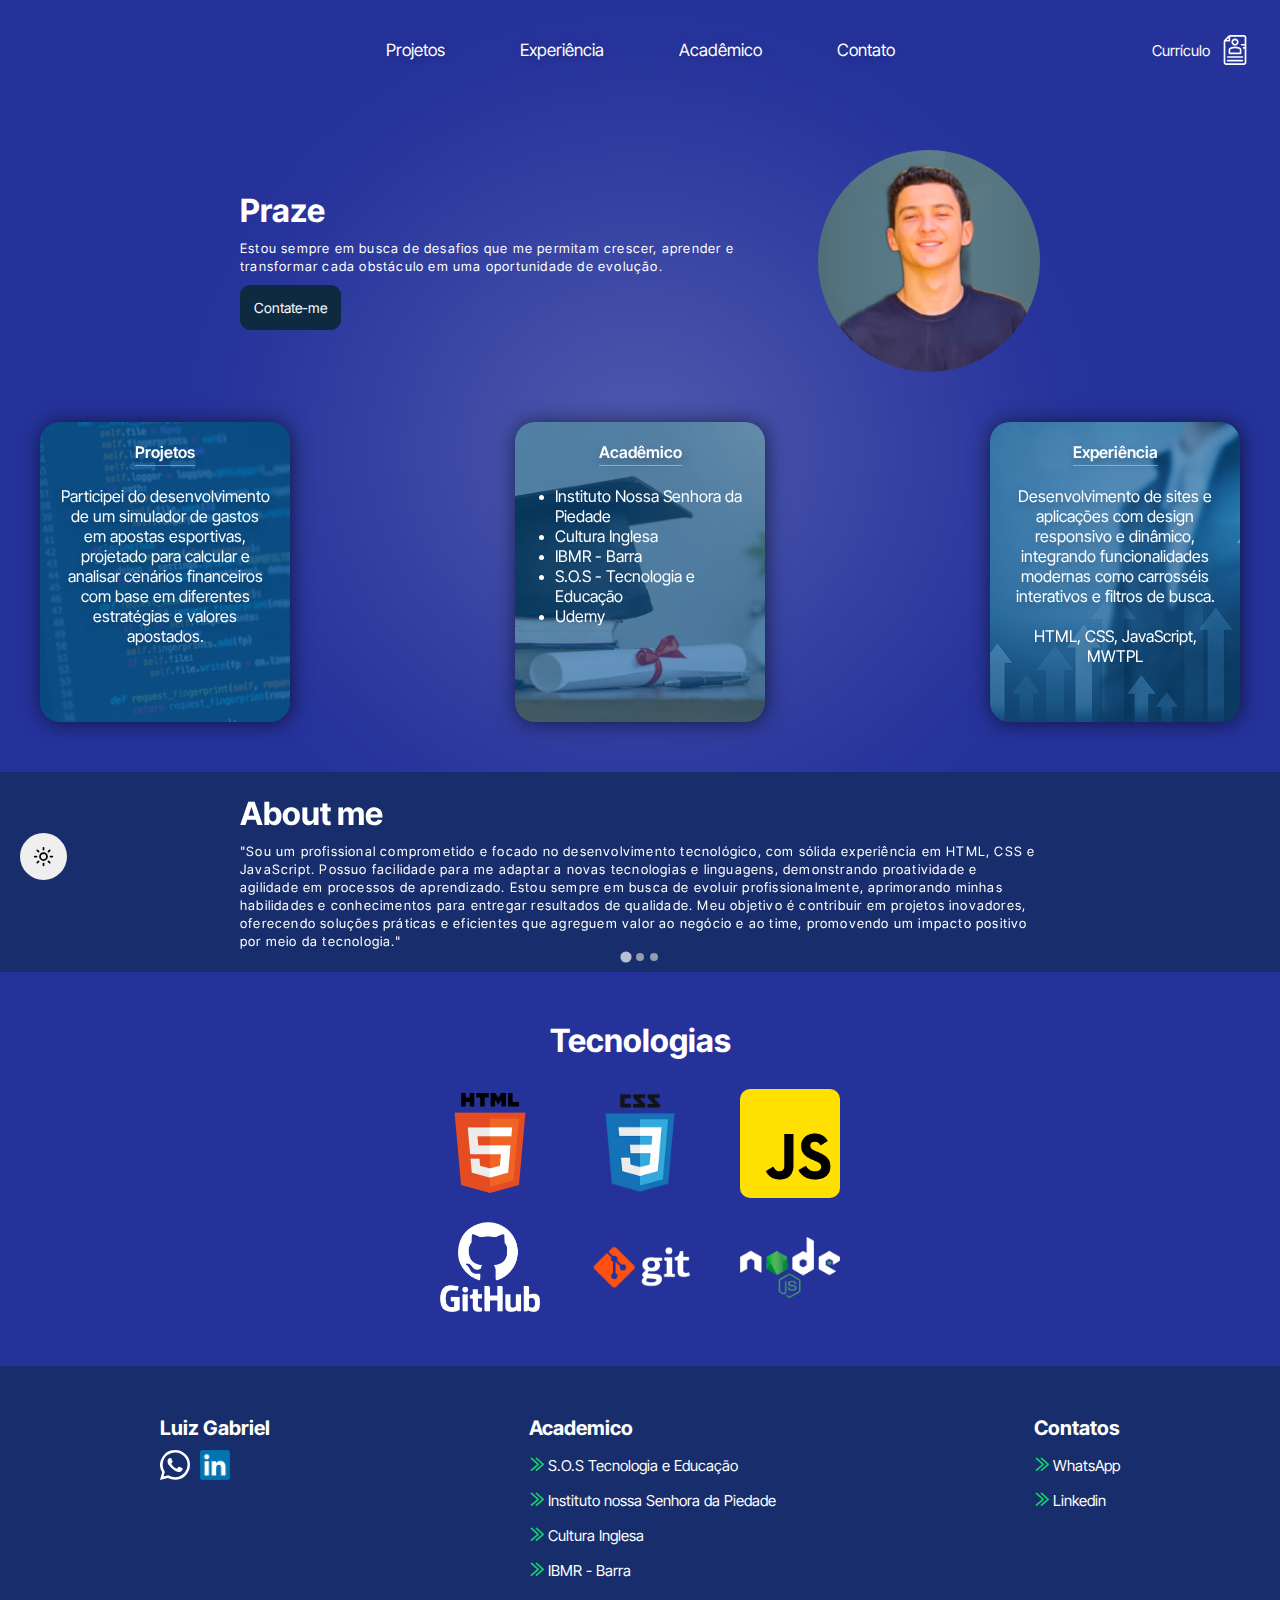
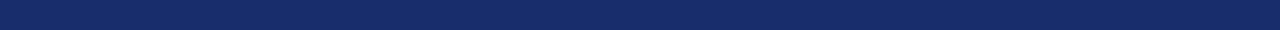
==== index.html @ 057cec7e "Update index.html" ====
<!DOCTYPE html>
<html lang="pt-br">
<head>
    <meta charset="UTF-8">
    <meta name="viewport" content="width=device-width, initial-scale=1.0">
    <title>Home</title>
    <meta name="description" content="Descubra mais sobre minha carreira, experiências e inovação no mercado de trabalho">
    <link rel="icon" href="assets/img/Logo-LG.png" type="image/x-icon">
    <link rel="stylesheet" href="assets/css/index.css">
    <link rel="stylesheet" href="assets/css/components/topResponsive.css">
    <link rel="stylesheet" href="assets/css/components/footer.css">
    <link rel="stylesheet" href="assets/css/base.css">
    <link rel="stylesheet" href="assets/css/splide.min.css">
</head>
<body>
    <header>
        <div class="menu-responsive">
            <button class="menu-toggle" aria-label="Abrir menu">
                &#9776;
            </button>
            <nav>
                <ul>
                    <li><a href="pages/projetos.html">Projetos</a></li>
                    <li><a href="pages/experiencia.html">Experiência</a></li>
                    <li><a href="pages/academico.html">Acadêmico</a></li>
                    <li><a href="pages/contato.html">Contato</a></li>
                </ul>
            </nav>
        </div>
        <div class="menu-sidebar">
            <button class="close-menu" aria-label="Fechar menu"><img src="assets/svg/close.svg" alt="Fechar menu" width="25"></button>
            <ul>
                <li><a href="pages/projetos.html">Projetos</a></li>
                <li><a href="pages/experiencia.html">Experiência</a></li>
                <li><a href="pages/academico.html">Acadêmico</a></li>
                <li><a href="pages/contato.html">Contato</a></li>
            </ul>
        </div>
        <a href="assets/cv/Curriculo.pdf" download="Curriculo_Luiz_Gabriel.pdf" class="curriculobtn">
            <p>Currículo</p>
            <div>
                <img src="assets/svg/curriculo.svg" alt="">
            </div>
        </a>
    </header>
    <main>
        <section class="main-painel">
            <div class="text-painel">
                <h1 id="changing-text"></h1>
                <p class="sub-title">Estou sempre em busca de desafios que me permitam crescer, aprender e transformar cada obstáculo em uma oportunidade de evolução.</p>
                <a href="https://wa.me/5521995575988" target="_blank">Contate-me</a>
            </div>
            <img src="assets/img/profile-pic.png" alt="Imagem Luiz">
        </section>
        <section class="cards-container">
            <ul>
                <li>
                    <a href="pages/projetos.html" class="card">
                        <div class="card-front">
                            <p>Projetos</p>
                            <p>Participei do desenvolvimento de um simulador de gastos em apostas esportivas, projetado para calcular e analisar cenários financeiros com base em diferentes estratégias e valores apostados.</p>
                            <img src="assets/img/img-back-projetos.webp" alt="Image de Fundo" style="opacity: 15%;">
                        </div>
                        <div class="card-back">
                            <p>Simulador de gastos em apostas esportivas</p>
                            <img src="assets/img/Captura-de-tela-projeto.png" alt="Imagem de Projeto">
                        </div>
                    </a>
                </li>
                <li>
                    <a href="pages/academico.html" class="card card-academico">
                        <div class="card-front">
                            <p>Acadêmico</p>
                            <ul>
                                <li><p>Instituto Nossa Senhora da Piedade</p></li>
                                <li><p>Cultura Inglesa</p></li>
                                <li><p>IBMR - Barra</p></li>
                                <li><p>S.O.S - Tecnologia e Educação</p></li>
                                <li><p>Udemy</p></li>
                            </ul>
                            <img src="assets/img/img-back-academico.webp" alt="Image de Fundo">
                        </div>
                        <div class="card-back">
                            <img src="assets/img/logo-insp.jpg" alt="Imagem de Projeto">
                            <img src="assets/img/logo-imbr.png" alt="Imagem de Projeto">
                            <img src="assets/img/logo-cultura.jpg" alt="Imagem de Projeto">
                            <img src="assets/img/logo-sos.jpg" alt="Imagem de Projeto">
                            <img src="assets/img/logo-udemy.png" alt="Imagem de Projeto">
                        </div>
                    </a>
                </li>
                <li>
                    <a href="pages/experiencia.html" class="card card-experiencia">
                        <div class="card-front">
                            <p>Experiência</p>
                            <p>Desenvolvimento de sites e aplicações com design responsivo e dinâmico, integrando funcionalidades modernas como carrosséis interativos e filtros de busca.</p>
                            <p>HTML, CSS, JavaScript, MWTPL</p>
                            <img src="assets/img/img-back-evolution.jpg" alt="Image de Fundo">
                        </div>
                        <div class="card-back">
                            <img src="assets/img/img-html.jpg" alt="Imagem de Projeto">
                            <img src="assets/img/img-css.jpg" alt="Imagem de Projeto">
                            <img src="assets/img/img-js.png" alt="Imagem de Projeto">
                        </div>
                    </a>
                </li>
            </ul>
        </section>

        <section class="about-section">
            <div class="splide about-container">
                <div class="splide__track">
                    <ul class="splide__list">
                        <li class="splide__slide">
                            <h2>About me</h2>
                            <p class="sub-title">"Sou um profissional comprometido e focado no desenvolvimento tecnológico, com sólida experiência em HTML, CSS e JavaScript. Possuo facilidade para me adaptar a novas tecnologias e linguagens, demonstrando proatividade e agilidade em processos de aprendizado. Estou sempre em busca de evoluir profissionalmente, aprimorando minhas habilidades e conhecimentos para entregar resultados de qualidade. Meu objetivo é contribuir em projetos inovadores, oferecendo soluções práticas e eficientes que agreguem valor ao negócio e ao time, promovendo um impacto positivo por meio da tecnologia."</p>
                        </li>
                        <li class="splide__slide">
                            <h2>Experiência profissional</h2>
                            <p class="sub-title">Atuei como desenvolvedor front-end na MundiWare por 9 meses, trabalhando com HTML, CSS, JavaScript e MWTPL no desenvolvimento de portais de notícia. Durante esse período, aprimorei minhas habilidades técnicas e adquiri experiência prática. Participei de reuniões, colaborações em equipe e contribuições em projetos. Essa vivência foi essencial para meu crescimento profissional.</p>
                        </li>
                        <li class="splide__slide">
                            <h2>Skills</h2>
                            <ul class="skills-block">
                                <li><p>Boa comunicação</p></li>
                                <li><p>Fácil aprendizagem</p></li>
                                <li><p>Proativo</p></li>
                                <li><p>Ótimo relacionamento interpessoal</p></li>
                            </ul>
                        </li>
                    </ul>
                </div>
            </div>
        </section>
        <section class="technology-container">
            <h2>Tecnologias</h2>
            <ul>
                <li><img src="assets/img/HTML5_logo_and_wordmark.svg.png" alt="Icone HTML"></li>
                <li><img src="assets/img/css.png" alt="Icone CSS"></li>
                <li><img src="assets/img/img-js.png" alt="Icone JavaScript" style="border-radius: 10px;"></li>
                <li><img src="assets/img/GitHub-logo.png" alt="Icone github"></li>
                <li><img src="assets/img/logo-git.png" alt="Icone git"></li>
                <li><img src="assets/img/Node.js_logo.png" alt="Icone nodejs"></li>
            </ul>
        </section>
        <div class="buttons-container">
            <button id="toggleClearBtn" class="clearBtn"><img src="assets/svg/clear.svg" alt="Icone claro"></button>
            <button id="scrollTopBtn" class="scroll-top-btn"><img src="assets/img/seta-cima.png" alt="Icone seta"></button>
        </div>
    </main>
    <footer>
        <div class="footer-container">
            <div>
                <p>Luiz Gabriel</p>
                <ul>
                    <li>
                        <a href="https://wa.me/5521995575988" target="_blank"><img src="assets/img/whatsapp-logo-branca.svg" alt="Logo WhatsApp"></a>
                    </li>
                    <li>
                        <a href="https://www.linkedin.com/in/luiz-gabriel-ferreira-b2875125b" target="_blank"><img src="assets/img/LinkedIn_logo_initials.png" alt="Logo Linkedin"></a>
                    </li>
                </ul>
            </div>
            <ul>
                <li><p>Academico</p></li>
                <li>
                    <img src="assets/svg/setas.svg" alt="Icone seta" width="15px">
                    <a href="https://www.sos.com.br" target="_blank">S.O.S Tecnologia e Educação</a>
                </li>
                <li>
                    <img src="assets/svg/setas.svg" alt="Icone seta" width="15px">
                    <a href="https://insp2.com.br" target="_blank">Instituto nossa Senhora da Piedade</a>
                </li>
                <li>
                    <img src="assets/svg/setas.svg" alt="Icone seta" width="15px">
                    <a href="https://www.culturainglesa.com.br/quem-somos" target="_blank">Cultura Inglesa</a>
                </li>
                <li>
                    <img src="assets/svg/setas.svg" alt="Icone seta" width="15px">
                    <a href="https://www.ibmr.br/institucional" target="_blank">IBMR - Barra</a>
                </li>
            </ul>
            <ul>
                <li><p>Contatos</p></li>
                <li>
                    <img src="assets/svg/setas.svg" alt="Icone seta" width="15px">
                    <a href="https://wa.me/5521995575988" target="_blank">WhatsApp</a>
                </li>
                <li>
                    <img src="assets/svg/setas.svg" alt="Icone seta" width="15px">
                    <a href="https://www.linkedin.com/in/luiz-gabriel-ferreira-b2875125b" target="_blank">Linkedin</a>
                </li>
            </ul>
        </div>
    </footer>
    <script src="assets/js/efects.js"></script>
    <script src="assets/js/splide.js"></script>
    <script src="assets/js/splide.min.js"></script>
    <script src="assets/js/topResponsive.js"></script>
</body>
</html>
---- assets/css/index.css ----
main {
    display: flex;
    flex-direction: column;
    max-width: 1200px;
    margin: 50px auto;
    padding: 0 20px;
    gap: 50px;
}
.main-painel {
    display: flex;
    width: 100%;
    max-width: 800px;
    margin: auto;
    align-items: center;
    justify-content: space-between;
}
.main-painel > img {
    width: 222px;
    height: 222px;
    border-radius: 50%;
    object-fit: cover;
}
.main-painel > .text-painel {
    max-width: 500px;
    display: flex;
    flex-direction: column;
    gap: 10px;
}
.main-painel > .text-painel > h1 {
    height: 37px;
    color: #ffffff;
    font-family: 'InterTight-Bold';
    font-size: 32px;
    line-height: 37px;
}
.sub-title {
    color: #ffffff;
    font-family: 'InterTight-Regular';
    letter-spacing: 1.2px;
    font-size: 13px;
    line-height: 18px;
}
.main-painel > .text-painel > a {
    background-color: #0e2a41;
    color: #fff;
    width: fit-content;
    padding: 13px;
    border-radius: 10px;
    font-family: 'InterTight-Regular';
    font-size: 14px;
    border: 1px solid #0e2a41;
}
.about-section {
    justify-content: center;
    position: relative;
    background-color: #182d6b;
    left: calc(-50vw + 50%);
    width: 100vw !important;
}

.about-container {
    display: flex;
    margin: auto;
    height: auto;
    height: 200px;
    width: 840px;
}
.about-container > div > ul {
    display: flex;
}
.about-container > div > ul > li {
    display: flex;
    flex-direction: column;
    gap: 10px;
    width: 100%;
    padding: 0 20px;
    max-width: 840px;
    margin: auto;
}
.about-container > div > ul > li > h2 {
    color: #ffffff;
    font-family: 'InterTight-Bold';
    font-size: 32px;
    line-height: 37px;
}
.cards-container > ul {
    display: flex;
    justify-content: space-between;
}

.cards-container > ul > li {
    border-radius: 20px;
    width: 250px;
    height: 300px;
    perspective: 1000px;
    cursor: pointer;
}

.cards-container > ul > li > .card {
    display: flex;
    width: 100%;
    height: 100%;
    position: relative;
    transform-style: preserve-3d;
    transition: transform 0.6s ease;
}

.cards-container > ul > li > .card > .card-front > img{
    position: absolute;
    width: 100%;
    height: 100%;
    z-index: 0;
    object-fit: cover;
    top: 0;
    border-radius: 20px;
    opacity: 40%;
}

.cards-container > ul > li > .card > .card-front,
.cards-container > ul > li > .card > .card-back {
    position: absolute;
    width: 100%;
    height: 100%;
    backface-visibility: hidden;
    border-radius: 20px;
    display: flex;
    flex-direction: column;
    align-items: center;
    padding: 20px;
    box-shadow: 1px 1px 20px #00000094;
    background-color: #095797;
    gap: 20px;
    text-align: center;
}
.cards-container > ul > li > .card > .card-back > img {
    width: 100%;
    height: 150px;
    border-radius: 5px;
    object-fit: cover;
}

.cards-container > ul > li > .card > .card-back {
    transform: rotateY(180deg);
}

.cards-container > ul > li > .card > div > p:nth-child(1) {
    color: #ffffff;
    font-family: 'InterTight-Semibold';
    font-size: 16px;
    line-height: 20px;
    padding-bottom: 3px;
    border-bottom: 1px solid #ffffff65;
}
.cards-container > ul > li > .card > .card-front > p {
    text-shadow: 1px 5px 10px #0000004d;
}

.cards-container > ul > li > .card > .card-front > p,
.cards-container > ul > li > .card > .card-back > p {
    color: #ffffff;
    font-family: 'InterTight-Regular';
    font-size: 16px;
    line-height: 20px;
    z-index: 1;
}
.card-academico .card-front > ul {
    list-style-type: disc;
    padding-left: 20px;
    z-index: 1;
}
.card-academico .card-front > ul > li::marker {
    color: #fff;
}
.card-academico .card-front > ul > li > p {
    color: #fff;
    text-align: left;
    font-family: 'InterTight-Regular';
}
.card-academico .card-back,
.card-experiencia .card-back {
    display: grid !important;
    grid-template: repeat(3, 1fr) / repeat(2, 1fr);
    gap: 10px;
}
.card-academico .card-back > img,
.card-experiencia .card-back > img{
    height: 100% !important;
    max-height: 80px;
}

.technology-container {
    display: flex;
    flex-direction: column;
    align-items: center;
    gap: 30px;
    max-width: 400px;
    margin: auto;
}
.technology-container > h2 {
    color: #ffffff;
    font-size: 32px;
    line-height: 37px;
    font-family: 'InterTight-Bold';
}
.technology-container > ul {
    display: flex;
    flex-wrap: wrap;
    gap: 20px;
    align-items: center;
    justify-content: space-between;
}
.technology-container > ul > li > img {
    width: 100px;
    height: auto;
}

.skills-block {
    display: flex;
    flex-direction: column;
    gap: 8px;
    list-style-type: disc;
    color: #fff;
    padding-left: 20px;
}

.skills-block > li > p {
    font-family: 'InterTight-Regular';
    font-size: 15px;
}

@media (min-width: 769px) {
    .cards-container > ul > li:hover > .card {
        transform: rotateY(180deg);
    }
    .main-painel > .text-painel > a:hover {
        background-color: transparent;
    }
}

@media (max-width: 769px) {
    .cards-container > ul {
        flex-direction: column;
        align-items: center;
        gap: 20px;
    }
    .cards-container > ul > li {
        width: 100%;
        height: 235px;
        max-width: 214px;
    }
    .main-painel > img {
        width: 120px;
        height: 120px;
    }
    .about-container {
        width: 100%;
        height: auto;
        padding: 20px;
    }
    .technology-container > ul > li > img {
        width: 70px;
    }
    .technology-container > ul {
        gap: 32px;
    }
    .main-painel {
        gap: 10px;
    }
    .cards-container > ul > li > .card > .card-front,
    .cards-container > ul > li > .card > .card-back {
        padding: 6px;
        gap: 11px;
    }
}
---- assets/css/components/topResponsive.css ----
header {
    height: 100px;
    display: flex;
    justify-content: center;
    align-items: center;
    position: relative;
}
.menu-responsive {
    display: flex;
    align-items: center;
    justify-content: center;
    width: 100%;
    max-width: 1200px;
    margin: auto;
    z-index: 1;
    padding: 0 20px;
}

.menu-responsive > a > h1,
.menu-responsive > h1 {
    color: #fff;
    font-family: 'InterTight-Bold';
    letter-spacing: 1.2px;
    font-size: 32px;
    line-height: 37px;
    text-shadow: 1px 1px 10px #00000038;
    transition: transform 0.3s ease;
    display: inline-block;
}

.menu-responsive > a > h1:hover,
.menu-responsive > h1:hover { 
    transform: scale(1.05);
}

.menu-responsive > nav > ul > li a:hover {
    transform: scale(1.2);
    border-bottom: 1px solid #fff;
}

.menu-responsive > nav > ul {
    display: flex;
    align-items: center;
    gap: 75px;
    position: relative;
    animation: slideFromTop 1s forwards;
}

.menu-responsive > nav > ul > li > a {
    color: #fff;
    font-family: 'InterTight-Regular';
    font-size: 17px;
    text-shadow: 1px 1px 10px #00000038;
    transition: transform 0.3s ease;
    display: inline-block;
}
.back-img-header {
    width: 100%;
    position: absolute;
    height: 100%;
    object-fit: cover;
    opacity: 60%;
}
.menu-toggle {
    display: none;
    background: none;
    border: none;
    font-size: 28px;
    color: #fff;
    cursor: pointer;
    z-index: 2;
}

.menu-sidebar {
    position: fixed;
    top: 0;
    right: -100%;
    height: 100%;
    width: 250px;
    background-color: #25329a;
    color: #fff;
    display: flex;
    flex-direction: column;
    padding: 60px 0 0 40px;
    gap: 20px;
    box-shadow: -2px 0 10px rgba(0, 0, 0, 0.5);
    transition: right 0.3s ease-in-out;
    z-index: 10;
}

.menu-sidebar ul {
    display: flex;
    flex-direction: column;
    gap: 25px;
}

.menu-sidebar ul li a {
    color: #fff;
    font-size: 18px;
    text-decoration: none;
    font-family: 'InterTight-Regular';
}

.menu-sidebar .close-menu {
    position: absolute;
    top: 20px;
    right: 20px;
    font-size: 24px;
    background: none;
    border: none;
    color: #fff;
    cursor: pointer;
}
.menu-sidebar.open {
    right: 0;
}

.curriculobtn {
    display: flex;
    align-items: center;
    gap: 10px;
    position: absolute;
    right: 30px;
    background: transparent;
    border: none;
    cursor: pointer;
}
.curriculobtn > p {
    color: #fff;
    font-family: 'InterTight-Regular';
    font-size: 15px;
}
.curriculobtn > div {
    display: flex;
    flex-direction: column;
    align-items: center;
    gap: 3px;
}
.curriculobtn > div > img {
    width: 30px;
    height: 30px;
}
.curriculobtn > div > img:nth-child(2) {
    width: 18px;
    height: 18px;
}

@media (max-width: 769px) {
    .menu-responsive {
        justify-content: flex-end;
    }
    .menu-responsive > nav {
        display: none;
    }

    .menu-toggle {
        display: block;
    }
    .curriculobtn {
        right: auto;
        left: 30px;
    }
}
---- assets/css/components/footer.css ----
footer {
    height: auto;
    background-color: #182d6b;
    color: #fff;
    padding: 50px 20px;
}
.footer-container {
    display: flex;
    width: 100%;
    justify-content: space-between;
    max-width: 1000px;
    padding: 0 20px;
    margin: auto;
}
.footer-container > ul {
    display: flex;
    flex-direction: column;
    gap: 15px;
}

.footer-container > ul > li > a {
    color: #fff;
    font-size: 15px;
    font-family: 'InterTight-Regular';
}
.footer-container > ul > li > p {
    color: #fff;
    font-size: 20px;
    font-family: 'InterTight-Bold';
}
.footer-container > div > p {
    color: #fff;
    font-size: 20px;
    font-family: 'InterTight-Bold';
}
.footer-container > div > ul {
    display: flex;
    gap: 10px;
}
.footer-container > div {
    display: flex;
    flex-direction: column;
    gap: 10px;
}
.footer-container > div > ul > li > a > img {
    width: 30px;
    height: 30px;
}

@media (max-width: 769px) {
    footer {
        padding: 20px;
    }
    .footer-container {
        align-items: flex-start;
        flex-direction: column;
        gap: 20px;
    }
}
---- assets/css/base.css ----
*{
    padding: 0;
    margin: 0;
    box-sizing: border-box;
}

@font-face {
    font-family: "InterTight-Regular";
    src: url("../fonts/InterTight-Regular.woff2") format("woff2");
    font-style: normal;
    font-weight: 400;
    font-display: swap;
  }
  @font-face {
    font-family: "InterTight-Medium";
    src: url("../fonts/InterTight-Medium.woff2") format("woff2");
    font-style: normal;
    font-weight: 400;
    font-display: swap; 
  }
  @font-face {
    font-family: "InterTight-Bold";
    src: url("../fonts/InterTight-Bold.woff2") format("woff2");
    font-style: normal;
    font-weight: 700;
    font-display: swap;
  }
  @font-face {
    font-family: "InterTight-SemiBold";
    src: url("../fonts/InterTight-SemiBold.woff2") format("woff2");
    font-style: normal;
    font-weight: 700;
    font-display: swap;
  }
  @font-face {
    font-family: "InterTight-LightItalic";
    src: url("../fonts/InterTight-LightItalic.woff2") format("woff2");
    font-style: normal;
    font-weight: 700;
    font-display: swap;
  }
  @font-face {
    font-family: "InterTight-BoldItalic";
    src: url("../fonts/InterTight-BoldItalic.woff2") format("woff2");
    font-style: normal;
    font-weight: 700;
    font-display: swap;
  }
  @font-face {
    font-family: "InterTight-Black";
    src: url("../fonts/InterTight-Black.woff2") format("woff2");
    font-style: normal;
    font-weight: 700;
    font-display: swap;
  }
  @font-face {
    font-family: "InterTight-Light";
    src: url("../fonts/InterTight-Light.woff2") format("woff2");
    font-style: normal;
    font-weight: 700;
    font-display: swap;
  }

body{
  overflow-x: hidden;
  background-color: #25329a;
}

main::after {
  content: ' ';
  position: absolute;
  width: 872px;
  height: 827px;
  left: 50%;
  top: 50%;
  z-index: -1;
  transform: translate(-50%, -50%);
  border-radius: 50%;
  background: transparent radial-gradient(closest-side at 50% 50%, #ffffff 0%, #FE8F3800 100%) 0% 0% no-repeat padding-box;
  opacity: 0.2;
  filter: blur(50px);
}

main{
  width: 100%;
  height: 100%;
  max-width: 1240px;
  margin: 50px auto;
  padding: 0 20px;
  display: flex;
  flex-direction: column;
  gap: 50px;
  min-height: 500px;
}

ul {
    list-style-type: none;
}
a {
    text-decoration: none;
}

.title-pages {
  font-family: 'InterTight-Bold';
  color: #ffffff;
  font-size: 45px;
  line-height: 40px;
  text-align: center;
  letter-spacing: 1.8px;
  text-shadow: 1px 2px 4px rgba(0, 0, 0, 0.226);
}

.sub-title-pages {
  font-family: 'InterTight-Regular';
  color: #32a1fc;
  font-size: 20px;
  text-align: center;
}

.text-pages {
  display: flex;
  flex-direction: column;
  gap: 20px;
}
.buttons-container {
  display: flex;
  flex-direction: column;
  gap: 20px;
  position: fixed;
  bottom: 20px;
  left: 20px;
}

.clearBtn {
  width: 47px;
  height: 47px;
  display: flex;
  border-radius: 50%;
  border: none;
  cursor: pointer;
}
.clearBtn > img {
  width: 21px;
  height: 21px;
  margin: auto;
}

.scroll-top-btn {
  width: 47px;
  height: 47px;
  display: none; /* Inicialmente escondido */
  background-color: #ffffff;
  border: none;
  border-radius: 50%;
  cursor: pointer;
}
.scroll-top-btn > img {
  width: 16px;
  height: 20.3px;
}

/*Modo clear*/
.clear-mode {
  background-color: transparent;
}
.clear-mode > header{
  background-color: #25329a;
}

.clear-mode > main > .technology-container > ul > li:nth-child(4) > img,
.clear-mode > main > .technology-container > ul > li:nth-child(5) > img,
.clear-mode > main > .technology-container > ul > li:nth-child(6) > img {
  filter: invert(1);
}

.clear-mode > main > .technology-container > h2 {
  color: #000000;
}

.clear-mode > main > .main-painel > .text-painel > h1{
  color: #000000;
}

.clear-mode > main > .main-painel > .text-painel > .sub-title {
  color: #000000;
}

.clear-mode > main .title-pages{
  color: #000000;
}

.clear-mode > main .academico-container > h3 {
  color: #000000;
}
.clear-mode > main .academico-container > div > div p, .academico-link > p {
  color: #000000;
}

.clear-mode > main > .academico-container > div > div > p > span {
  color: #000000;
}

.clear-mode > main > .experiencia-1 > div > h3 {
  color: #000000;
}

.clear-mode > main > .experiencia-1 > div > p, 
.clear-mode > main >.experiencia-1 > div > div > p {
  color: #000000;
}

.clear-mode > main > .academico-container > div > a > img {
  filter: invert(1);
}

@keyframes slideFromTop {
  0% {
    transform: translateY(-100%);
    opacity: 0;
  }
  100% {
    transform: translateY(0);
    opacity: 1;
  }
}

@keyframes slideFromLeft {
  0% {
    left: -100%;
    opacity: 0;
  }
  100% {
    left: 0;
    opacity: 1;
  }
}

@keyframes slideFromRight {
  0% {
    right: -100%;
    opacity: 0;
  }
  100% {
    right: 0;
    opacity: 1;
  }
}


@media (max-width: 769px) {
  .title-pages {
    font-size: 40px;
  }
  main {
    margin-top: 0;
  }
  main::after {
    width: 100% !important;
  }
  .clearBtn {
    display: none;
  }
  .buttons-container {
    left: auto;
    right: 20px;
  }
}
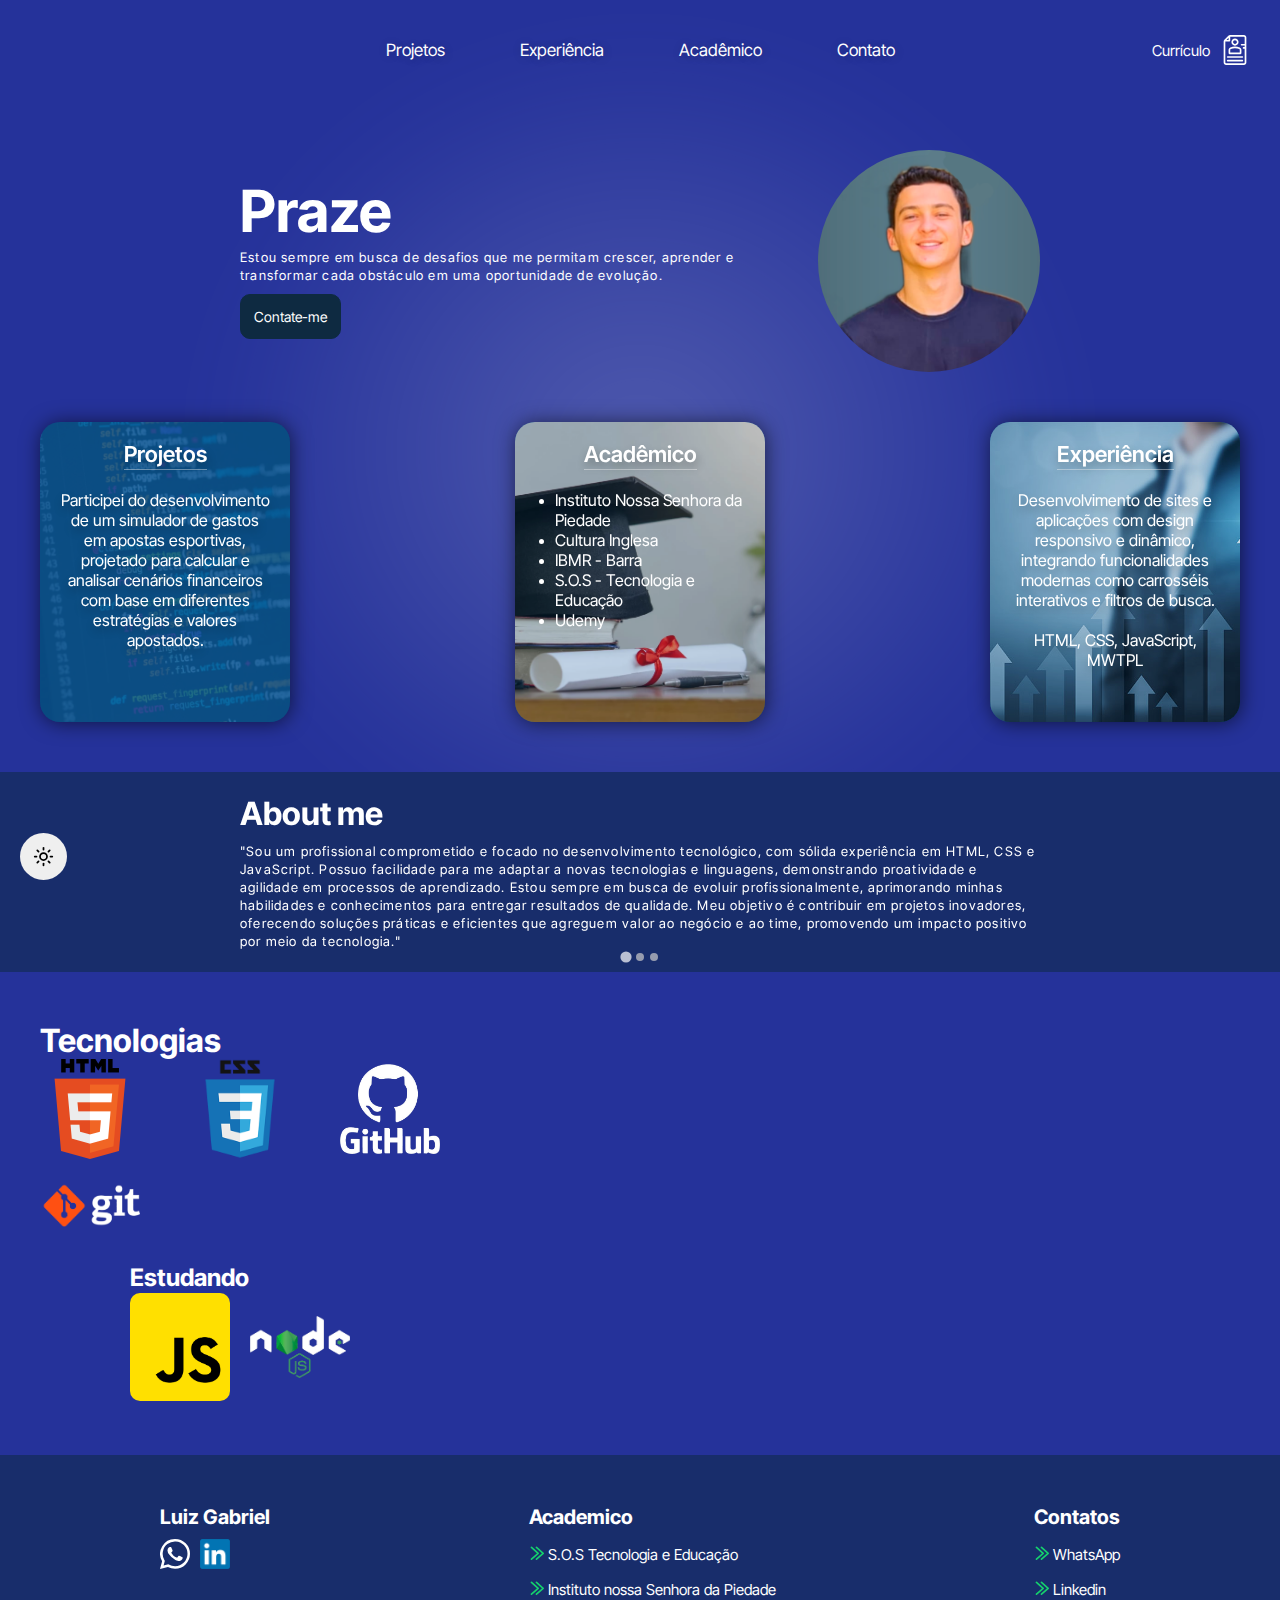
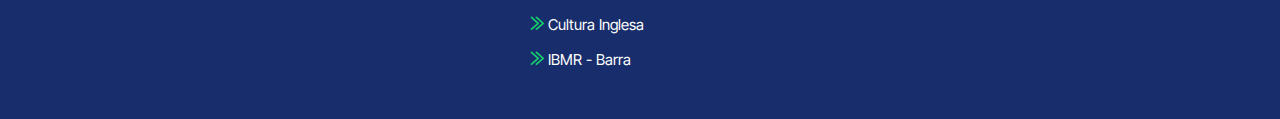
==== commit 42129858: "Update index.html" ====
--- a/index.html
+++ b/index.html
@@ -46,7 +46,7 @@
     <main>
         <section class="main-painel">
             <div class="text-painel">
-                <h1 id="changing-text"></h1>
+                <h1 id="changing-text">Luiz Gabriel</h1>
                 <p class="sub-title">Estou sempre em busca de desafios que me permitam crescer, aprender e transformar cada obstáculo em uma oportunidade de evolução.</p>
                 <a href="https://wa.me/5521995575988" target="_blank">Contate-me</a>
             </div>
@@ -133,15 +133,22 @@
             </div>
         </section>
         <section class="technology-container">
-            <h2>Tecnologias</h2>
-            <ul>
-                <li><img src="assets/img/HTML5_logo_and_wordmark.svg.png" alt="Icone HTML"></li>
-                <li><img src="assets/img/css.png" alt="Icone CSS"></li>
-                <li><img src="assets/img/img-js.png" alt="Icone JavaScript" style="border-radius: 10px;"></li>
-                <li><img src="assets/img/GitHub-logo.png" alt="Icone github"></li>
-                <li><img src="assets/img/logo-git.png" alt="Icone git"></li>
-                <li><img src="assets/img/Node.js_logo.png" alt="Icone nodejs"></li>
-            </ul>
+            <div>
+                <h2>Tecnologias</h2>
+                <ul>
+                    <li><img src="assets/img/HTML5_logo_and_wordmark.svg.png" alt="Icone HTML"></li>
+                    <li><img src="assets/img/css.png" alt="Icone CSS"></li>
+                    <li><img src="assets/img/GitHub-logo.png" alt="Icone github"></li>
+                    <li><img src="assets/img/logo-git.png" alt="Icone git"></li>
+                </ul>
+            </div>
+            <div>
+                <h3>Estudando</h3>
+                <ul>
+                    <li><img src="assets/img/img-js.png" alt="Icone JavaScript" style="border-radius: 10px;"></li>
+                    <li><img src="assets/img/Node.js_logo.png" alt="Icone nodejs"></li>
+                </ul>
+            </div>
         </section>
         <div class="buttons-container">
             <button id="toggleClearBtn" class="clearBtn"><img src="assets/svg/clear.svg" alt="Icone claro"></button>
@@ -164,30 +171,30 @@
             <ul>
                 <li><p>Academico</p></li>
                 <li>
-                    <img src="assets/svg/setas.svg" alt="Icone seta" width="15px">
+                    <img src="assets/svg/setas.svg" alt="Icone seta" width="15">
                     <a href="https://www.sos.com.br" target="_blank">S.O.S Tecnologia e Educação</a>
                 </li>
                 <li>
-                    <img src="assets/svg/setas.svg" alt="Icone seta" width="15px">
+                    <img src="assets/svg/setas.svg" alt="Icone seta" width="15">
                     <a href="https://insp2.com.br" target="_blank">Instituto nossa Senhora da Piedade</a>
                 </li>
                 <li>
-                    <img src="assets/svg/setas.svg" alt="Icone seta" width="15px">
+                    <img src="assets/svg/setas.svg" alt="Icone seta" width="15">
                     <a href="https://www.culturainglesa.com.br/quem-somos" target="_blank">Cultura Inglesa</a>
                 </li>
                 <li>
-                    <img src="assets/svg/setas.svg" alt="Icone seta" width="15px">
+                    <img src="assets/svg/setas.svg" alt="Icone seta" width="15">
                     <a href="https://www.ibmr.br/institucional" target="_blank">IBMR - Barra</a>
                 </li>
             </ul>
             <ul>
                 <li><p>Contatos</p></li>
                 <li>
-                    <img src="assets/svg/setas.svg" alt="Icone seta" width="15px">
+                    <img src="assets/svg/setas.svg" alt="Icone seta" width="15">
                     <a href="https://wa.me/5521995575988" target="_blank">WhatsApp</a>
                 </li>
                 <li>
-                    <img src="assets/svg/setas.svg" alt="Icone seta" width="15px">
+                    <img src="assets/svg/setas.svg" alt="Icone seta" width="15">
                     <a href="https://www.linkedin.com/in/luiz-gabriel-ferreira-b2875125b" target="_blank">Linkedin</a>
                 </li>
             </ul>
--- a/assets/css/index.css
+++ b/assets/css/index.css
@@ -27,11 +27,11 @@
     gap: 10px;
 }
 .main-painel > .text-painel > h1 {
-    height: 37px;
-    color: #ffffff;
-    font-family: 'InterTight-Bold';
-    font-size: 32px;
-    line-height: 37px;
+    height: 54px;
+    color: #ffffff;
+    font-family: 'InterTight-Bold';
+    font-size: 58px;
+    line-height: 54px;
 }
 .sub-title {
     color: #ffffff;
@@ -113,7 +113,7 @@
     object-fit: cover;
     top: 0;
     border-radius: 20px;
-    opacity: 40%;
+    opacity: 80%;
 }
 
 .cards-container > ul > li > .card > .card-front,
@@ -146,8 +146,8 @@
 .cards-container > ul > li > .card > div > p:nth-child(1) {
     color: #ffffff;
     font-family: 'InterTight-Semibold';
-    font-size: 16px;
-    line-height: 20px;
+    font-size: 22px;
+    line-height: 24px;
     padding-bottom: 3px;
     border-bottom: 1px solid #ffffff65;
 }
@@ -191,25 +191,32 @@
 .technology-container {
     display: flex;
     flex-direction: column;
-    align-items: center;
     gap: 30px;
+    align-items: center;
     max-width: 400px;
-    margin: auto;
-}
-.technology-container > h2 {
+}
+.technology-container > div > h2 {
     color: #ffffff;
     font-size: 32px;
     line-height: 37px;
     font-family: 'InterTight-Bold';
 }
-.technology-container > ul {
+
+.technology-container > div > h3 {
+    color: #ffffff;
+    font-size: 24px;
+    line-height: 31px;
+    font-family: 'InterTight-Bold';
+}
+
+.technology-container > div > ul {
     display: flex;
     flex-wrap: wrap;
     gap: 20px;
     align-items: center;
     justify-content: space-between;
 }
-.technology-container > ul > li > img {
+.technology-container > div > ul > li > img {
     width: 100px;
     height: auto;
 }
@@ -271,4 +278,12 @@
         padding: 6px;
         gap: 11px;
     }
-}+    .main-painel > .text-painel > h1 {
+        height: 37px;
+        line-height: 37px;
+        font-size: 32px;
+    }
+        .technology-container {
+        flex-direction: column;
+    } 
+}
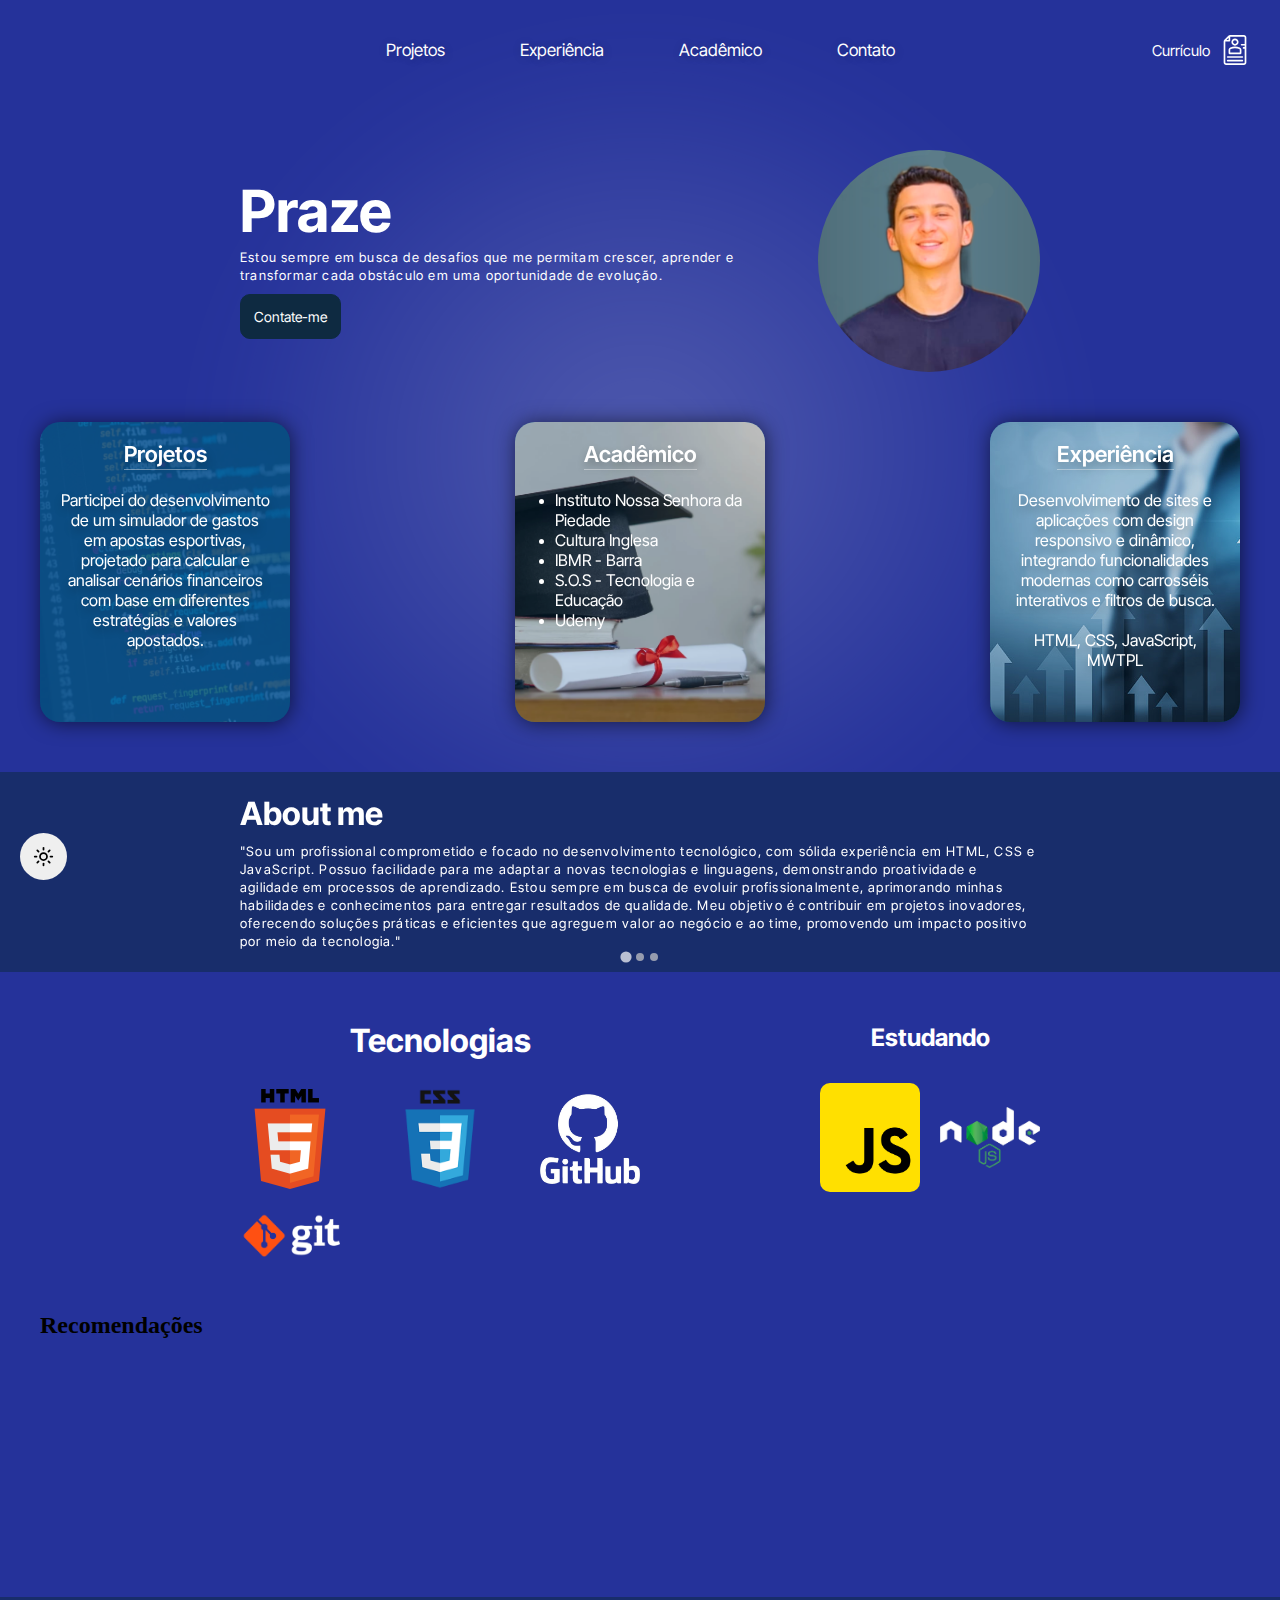
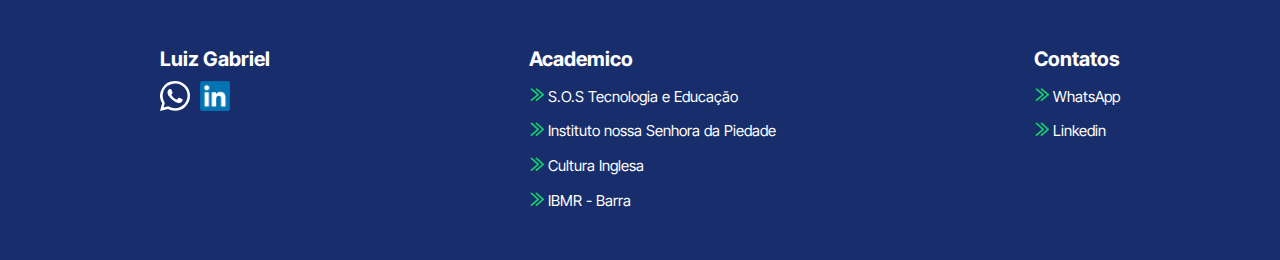
==== commit d1679af6: "Update index.html" ====
--- a/index.html
+++ b/index.html
@@ -154,6 +154,52 @@
             <button id="toggleClearBtn" class="clearBtn"><img src="assets/svg/clear.svg" alt="Icone claro"></button>
             <button id="scrollTopBtn" class="scroll-top-btn"><img src="assets/img/seta-cima.png" alt="Icone seta"></button>
         </div>
+        <section class="recommendations-section">
+            <h2>Recomendações</h2>
+            <div class="splide recommendations-container">
+                <div class="splide__track">
+                    <ul class="splide__list">
+                        <li class="splide__slide">
+                            <p class="recommendations-name">Kledisom Oliveira</p>
+                            <p class="recommendations-acting">Colega de Trabalho</p>
+                            <p class="sub-title">"Tive o prazer de trabalhar com o Luiz na Mundiware e posso dizer, com toda a certeza, que ele é um profissional altamente qualificado e comprometido.
+                                Sua habilidade de identificar problemas e propor soluções práticas foi impressionante e contribuiu diretamente para o sucesso do projeto.
+                                Além do conhecimento técnico, destaco suas habilidades interpessoais. Ele é proativo, trabalha muito bem em equipe e sempre está disposto a compartilhar conhecimento e ajudar colegas. Sua atitude colaborativa e profissionalismo criaram um ambiente de trabalho positivo e produtivo."</p>
+                        </li>
+                        <li class="splide__slide">
+                            <p class="recommendations-name">Vinicius Franco</p>
+                            <p class="recommendations-acting">Colega de Trabalho</p>
+                            <p class="sub-title">"Trabalhei com Luiz na empresa Mundiware, desde a base até ele se tornar meu braço direito nas demandas.
+                            </p>
+                            <ul class="skills-block">
+                                <li><p>Rápido aprendizado</p></li>
+                                <li><p>Conhecimento prévio</p></li>
+                                <li><p>Trabalho em equipe</p></li>
+                                <li><p>Pro ativo</p></li>
+                                <li><p>Responsável</p></li>
+                                <li><p>Domina HTML, CSS e Javascript"</p></li>
+                            </ul>
+                        </li>
+                        <li class="splide__slide">
+                            <p class="recommendations-name">Everton Dos Santos Vieira</p>
+                            <p class="recommendations-acting">Colega de Trabalho</p>
+                            <p class="sub-title">"Tive a oportunidade de trabalhar com Luiz Gabriel em projetos desafiadores, e ele demonstrou ser um profissional extremamente competente em Desenvolvimento Web e Experiência do Usuário. Sempre disposto a enfrentar novos desafios, ele alia habilidades técnicas sólidas com um foco claro nas necessidades do usuário, entregando resultados.
+                                Além disso, ele é um colega colaborativo e proativo, contribuindo positivamente para o trabalho em equipe. Recomendo Luiz Gabriel com confiança para qualquer oportunidade na área de tecnologia."</p>
+                        </li>
+                        <li class="splide__slide">
+                            <p class="recommendations-name">Diego Felipe Alves Pereira</p>
+                            <p class="recommendations-acting">Colega de Trabalho</p>
+                            <p class="sub-title">"Luiz Gabriel apresentou skills na área de Desenvolvimento web de portais de notícias utilizando tecnologias atuais do mercado. Sempre entregou suas demandas dentro do prazo e ofertou suas habilidades como ajuda para colegas de trabalho. Foi uma ótima experiência trabalhar ao lado do Luiz. Recomendo profissionalmente."</p>
+                        </li>
+                        <li class="splide__slide">
+                            <p class="recommendations-name">João Victor Neves Campos de Jesus</p>
+                            <p class="recommendations-acting">Colega de Trabalho</p>
+                            <p class="sub-title">"Ótimo desenvolvedor! Trabalhei alguns meses com ele, sempre disposto a ajudar, dando dicas para melhoria do código. Muito inteligente, aprende bem rápido, comunicativo, proativo e ágil. Recomendo demais! Tmj!"</p>
+                        </li>
+                    </ul>
+                </div>
+            </div>
+        </section>
     </main>
     <footer>
         <div class="footer-container">
--- a/assets/css/index.css
+++ b/assets/css/index.css
@@ -187,8 +187,16 @@
     height: 100% !important;
     max-height: 80px;
 }
-
 .technology-container {
+    display: flex;
+    justify-content: space-between;
+    gap: 30px;
+    width: 100%;
+    max-width: 800px;
+    margin: auto;
+}
+
+.technology-container > div {
     display: flex;
     flex-direction: column;
     gap: 30px;
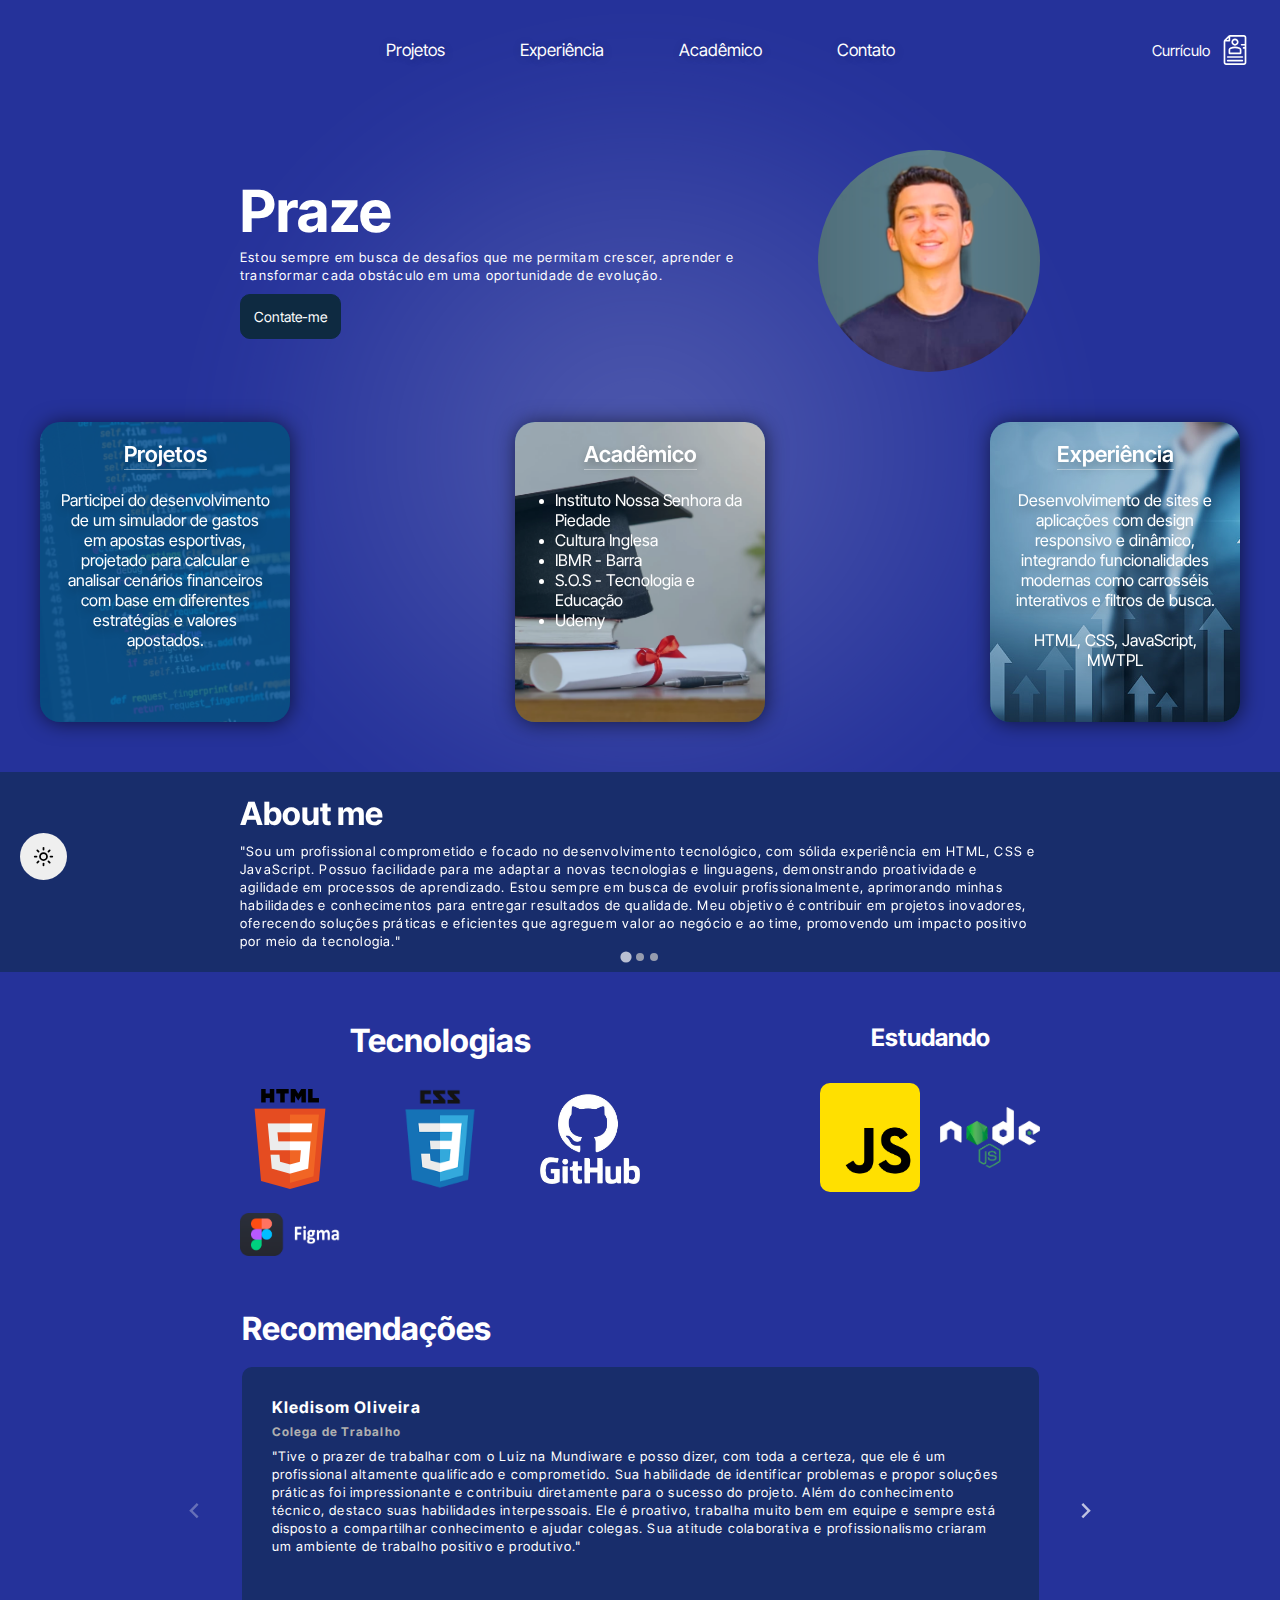
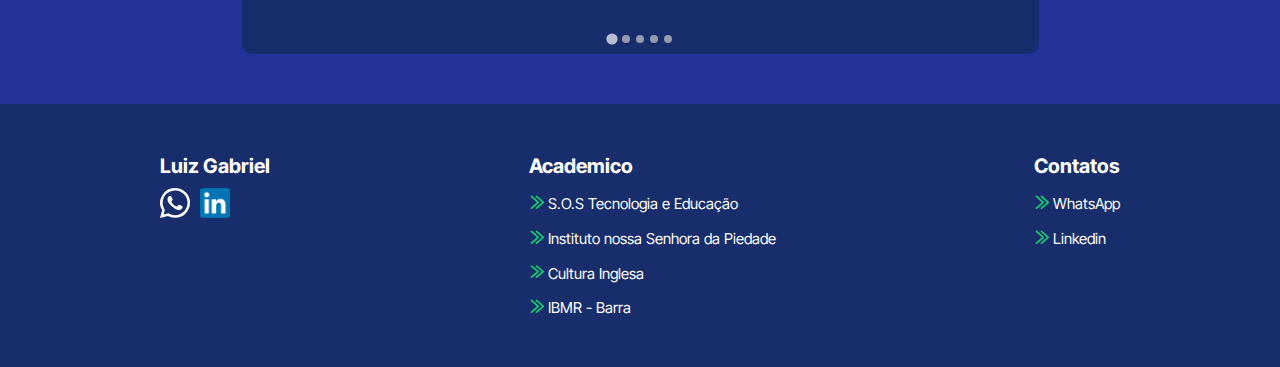
==== commit a87a03b9: "Update index.html" ====
--- a/index.html
+++ b/index.html
@@ -139,7 +139,7 @@
                     <li><img src="assets/img/HTML5_logo_and_wordmark.svg.png" alt="Icone HTML"></li>
                     <li><img src="assets/img/css.png" alt="Icone CSS"></li>
                     <li><img src="assets/img/GitHub-logo.png" alt="Icone github"></li>
-                    <li><img src="assets/img/logo-git.png" alt="Icone git"></li>
+                    <li><img src="assets/img/img-figma.png" alt="Icone git"></li>
                 </ul>
             </div>
             <div>
--- a/assets/css/index.css
+++ b/assets/css/index.css
@@ -83,6 +83,67 @@
     font-size: 32px;
     line-height: 37px;
 }
+
+.recommendations-section {
+    margin: auto;
+    display: flex;
+    flex-direction: column;
+    gap: 20px;
+}
+
+.recommendations-section > h2 {
+    color: #ffffff;
+    font-size: 32px;
+    line-height: 37px;
+    font-family: 'InterTight-Bold';
+}
+
+.recommendations-container > div > .splide__arrow {
+    background-color: transparent;
+    filter: invert(1);
+}
+
+.recommendations-container > div > .splide__arrow--next {
+    right: -60px !important;
+}
+
+.recommendations-container > div > .splide__arrow--prev {
+    left: -60px !important;
+}
+
+.recommendations-container > div > ul > li {
+    display: flex;
+    flex-direction: column;
+    gap: 5px;
+    background-color: #182d6b;
+    padding: 30px;
+    border-radius: 10px;
+}
+
+.recommendations-container {
+    display: flex;
+    margin: auto;
+    height: auto;
+    width: 100%;
+    max-width: 797px;
+}
+
+.recommendations-name {
+    color: #ffffff;
+    font-family: 'InterTight-Bold';
+    letter-spacing: 1.2px;
+    font-size: 16px;
+    line-height: 20px;
+}
+
+.recommendations-acting {
+    color: #afafaf;
+    font-family: 'InterTight-Bold';
+    letter-spacing: 1.2px;
+    font-size: 12px;
+    line-height: 20px;
+}
+
 .cards-container > ul {
     display: flex;
     justify-content: space-between;
@@ -294,4 +355,7 @@
         .technology-container {
         flex-direction: column;
     } 
-}
+    .recommendations-section {
+        margin: 0;
+    }
+}
--- a/assets/css/components/topResponsive.css
+++ b/assets/css/components/topResponsive.css
@@ -121,6 +121,7 @@
     gap: 10px;
     position: absolute;
     right: 30px;
+    z-index: 2;
     background: transparent;
     border: none;
     cursor: pointer;
@@ -160,4 +161,4 @@
         right: auto;
         left: 30px;
     }
-}+}
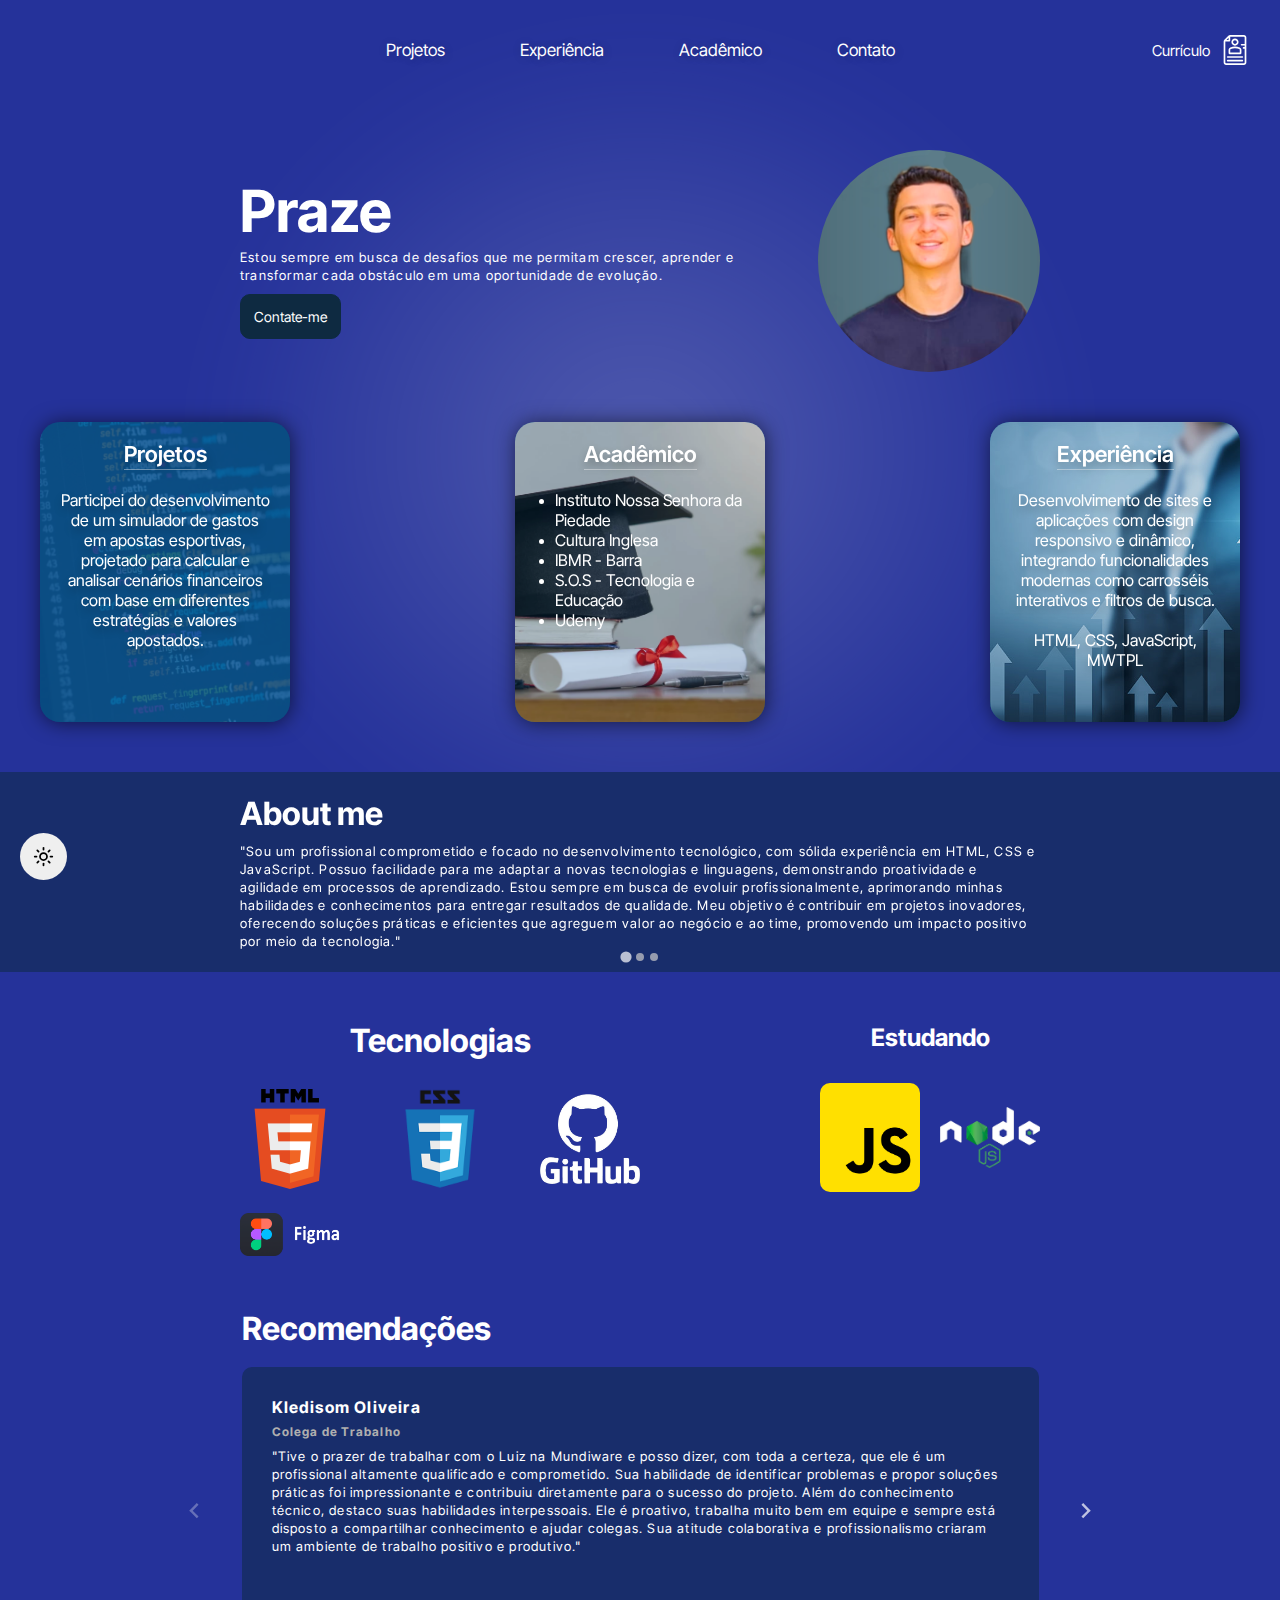
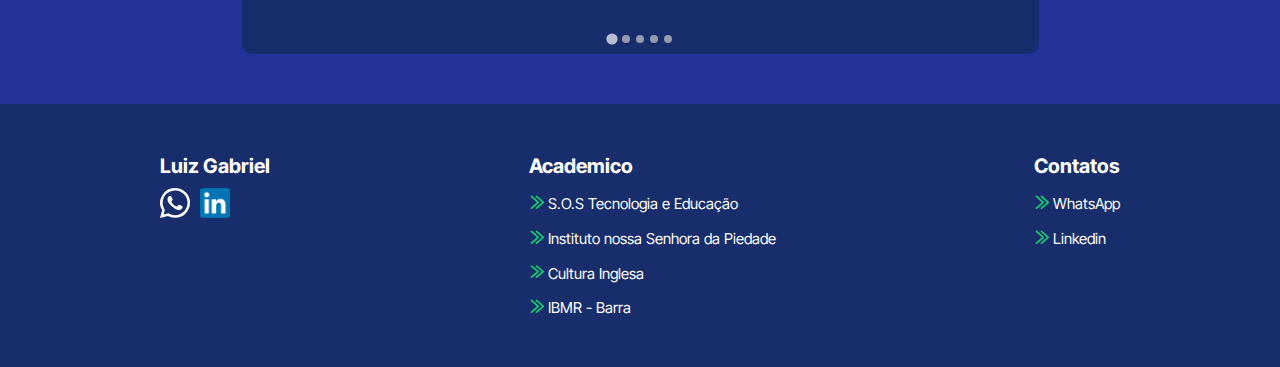
==== commit d99bca45: "Update index.html" ====
--- a/index.html
+++ b/index.html
@@ -139,7 +139,7 @@
                     <li><img src="assets/img/HTML5_logo_and_wordmark.svg.png" alt="Icone HTML"></li>
                     <li><img src="assets/img/css.png" alt="Icone CSS"></li>
                     <li><img src="assets/img/GitHub-logo.png" alt="Icone github"></li>
-                    <li><img src="assets/img/img-figma.png" alt="Icone git"></li>
+                    <li><img src="assets/img/logo-figma.png" alt="Icone git"></li>
                 </ul>
             </div>
             <div>
